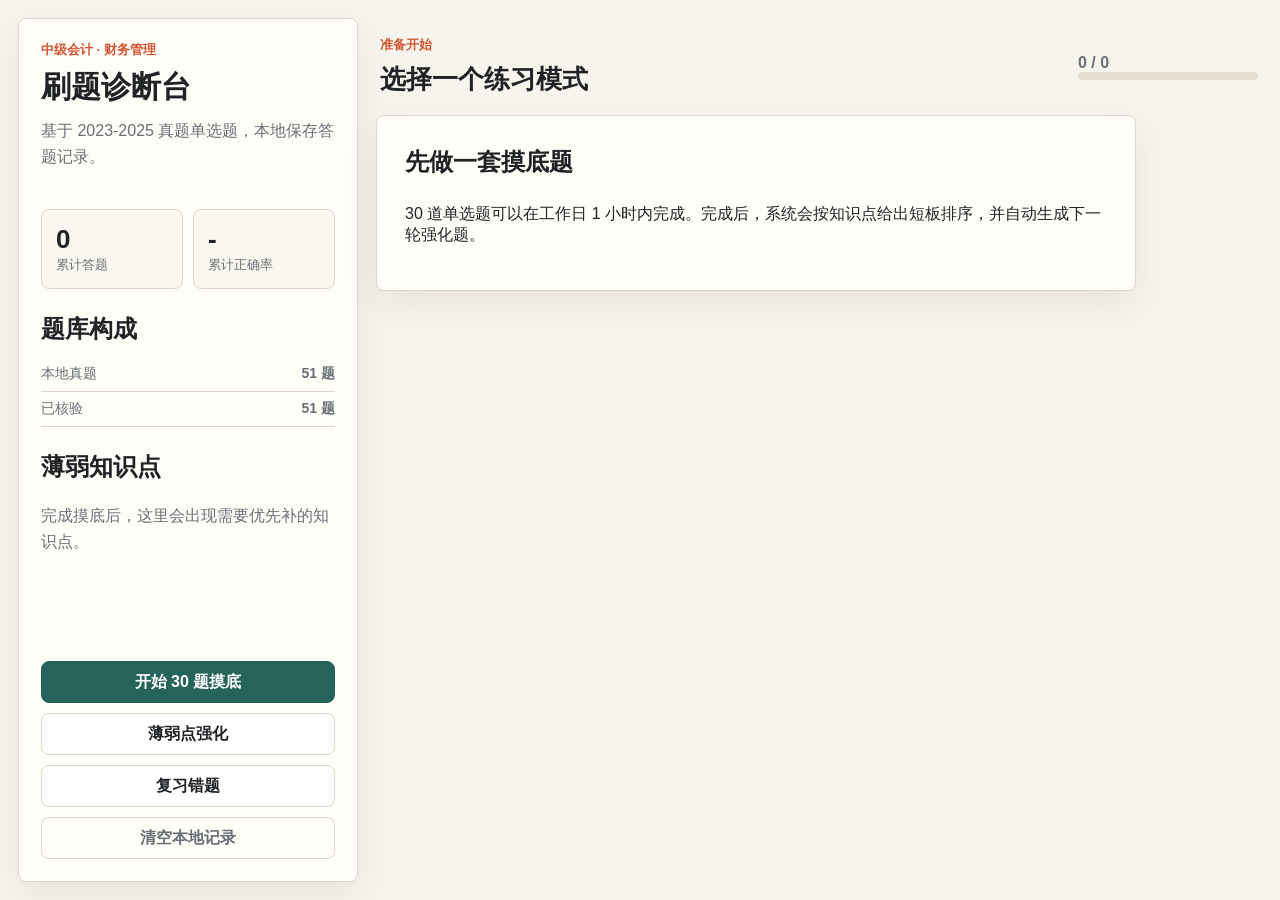
==== index.html @ 89221823 "V1" ====
<!doctype html>
<html lang="zh-CN">
  <head>
    <meta charset="utf-8" />
    <meta name="viewport" content="width=device-width, initial-scale=1" />
    <title>中级财管刷题诊断</title>
    <link rel="stylesheet" href="./styles.css" />
  </head>
  <body>
    <main class="shell">
      <aside class="panel sidebar">
        <div>
          <p class="eyebrow">中级会计 · 财务管理</p>
          <h1>刷题诊断台</h1>
          <p class="subtle">基于 2023-2025 真题单选题，本地保存答题记录。</p>
        </div>

        <section class="stats">
          <div>
            <span id="totalDone">0</span>
            <small>累计答题</small>
          </div>
          <div>
            <span id="accuracy">-</span>
            <small>累计正确率</small>
          </div>
        </section>

        <section>
          <h2>题库构成</h2>
          <div id="bankStats" class="bank-stats"></div>
        </section>

        <section>
          <h2>薄弱知识点</h2>
          <div id="weakList" class="weak-list"></div>
        </section>

        <section class="actions">
          <button id="startDiagnostic" class="primary">开始 30 题摸底</button>
          <button id="startPractice">薄弱点强化</button>
          <button id="reviewWrong">复习错题</button>
          <button id="resetData" class="ghost">清空本地记录</button>
        </section>
      </aside>

      <section class="workspace">
        <div class="topbar">
          <div>
            <p id="modeLabel" class="eyebrow">准备开始</p>
            <h2 id="sessionTitle">选择一个练习模式</h2>
          </div>
          <div class="progress">
            <span id="progressText">0 / 0</span>
            <div><i id="progressBar"></i></div>
          </div>
        </div>

        <article id="questionView" class="panel question hidden">
          <div class="meta">
            <span id="topicBadge"></span>
            <span id="sourceBadge"></span>
          </div>
          <h3 id="questionStem"></h3>
          <div id="options" class="options"></div>
          <div id="feedback" class="feedback hidden"></div>
          <div class="footer-actions">
            <button id="submitAnswer" class="primary">提交答案</button>
            <button id="nextQuestion" class="hidden">下一题</button>
          </div>
        </article>

        <article id="emptyView" class="panel empty">
          <h3>先做一套摸底题</h3>
          <p>30 道单选题可以在工作日 1 小时内完成。完成后，系统会按知识点给出短板排序，并自动生成下一轮强化题。</p>
        </article>

        <article id="resultView" class="panel result hidden">
          <h3 id="resultTitle"></h3>
          <div id="resultSummary" class="result-grid"></div>
          <div>
            <h4>下一步建议</h4>
            <ul id="adviceList"></ul>
          </div>
        </article>
      </section>
    </main>

    <script src="./app.js"></script>
  </body>
</html>
---- styles.css ----
:root {
  color-scheme: light;
  --bg: #f7f4ee;
  --panel: #fffdf8;
  --text: #202326;
  --muted: #687076;
  --line: #ddd7cb;
  --brand: #25635b;
  --brand-2: #d45532;
  --ok: #1f7a45;
  --bad: #b42318;
  --soft: #e8f1ed;
  font-family: -apple-system, BlinkMacSystemFont, "Segoe UI", sans-serif;
}

* {
  box-sizing: border-box;
}

body {
  margin: 0;
  min-height: 100vh;
  background: var(--bg);
  color: var(--text);
}

button {
  min-height: 42px;
  border: 1px solid var(--line);
  border-radius: 8px;
  background: #fff;
  color: var(--text);
  cursor: pointer;
  font: inherit;
  font-weight: 650;
}

button:hover {
  border-color: var(--brand);
}

.primary {
  border-color: var(--brand);
  background: var(--brand);
  color: white;
}

.ghost {
  background: transparent;
  color: var(--muted);
}

.shell {
  display: grid;
  grid-template-columns: 340px minmax(0, 1fr);
  gap: 18px;
  min-height: 100vh;
  padding: 18px;
}

.panel {
  border: 1px solid var(--line);
  border-radius: 8px;
  background: var(--panel);
  box-shadow: 0 14px 36px rgba(39, 34, 25, 0.08);
}

.sidebar {
  display: flex;
  flex-direction: column;
  gap: 24px;
  padding: 22px;
}

.eyebrow {
  margin: 0 0 8px;
  color: var(--brand-2);
  font-size: 13px;
  font-weight: 800;
}

h1,
h2,
h3,
h4,
p {
  margin-top: 0;
}

h1 {
  margin-bottom: 10px;
  font-size: 30px;
}

.subtle {
  color: var(--muted);
  line-height: 1.6;
}

.stats {
  display: grid;
  grid-template-columns: 1fr 1fr;
  gap: 10px;
}

.stats div {
  border: 1px solid var(--line);
  border-radius: 8px;
  padding: 14px;
  background: #faf7f0;
}

.stats span {
  display: block;
  font-size: 26px;
  font-weight: 800;
}

.stats small {
  color: var(--muted);
}

.weak-list {
  display: grid;
  gap: 10px;
}

.bank-stats {
  display: grid;
  gap: 8px;
  color: var(--muted);
  font-size: 14px;
}

.bank-stats div {
  display: flex;
  justify-content: space-between;
  border-bottom: 1px solid var(--line);
  padding-bottom: 8px;
}

.weak-item {
  display: grid;
  gap: 6px;
}

.weak-item header {
  display: flex;
  justify-content: space-between;
  gap: 10px;
  font-size: 14px;
}

.meter {
  height: 8px;
  overflow: hidden;
  border-radius: 999px;
  background: #ece6da;
}

.meter i {
  display: block;
  height: 100%;
  background: var(--brand-2);
}

.actions {
  display: grid;
  gap: 10px;
  margin-top: auto;
}

.workspace {
  display: flex;
  flex-direction: column;
  gap: 18px;
  min-width: 0;
}

.topbar {
  display: flex;
  align-items: center;
  justify-content: space-between;
  gap: 16px;
  padding: 18px 4px 0;
}

.topbar h2 {
  margin-bottom: 0;
  font-size: 26px;
}

.progress {
  min-width: 180px;
  color: var(--muted);
  font-weight: 700;
}

.progress div {
  height: 8px;
  overflow: hidden;
  border-radius: 999px;
  background: #e5ded1;
}

.progress i {
  display: block;
  width: 0;
  height: 100%;
  background: var(--brand);
}

.question,
.empty,
.result {
  padding: 28px;
}

.empty {
  max-width: 760px;
}

.empty h3,
.question h3 {
  font-size: 24px;
  line-height: 1.5;
}

.meta {
  display: flex;
  flex-wrap: wrap;
  gap: 8px;
  margin-bottom: 16px;
}

.meta span {
  border-radius: 999px;
  background: var(--soft);
  padding: 6px 10px;
  color: var(--brand);
  font-size: 13px;
  font-weight: 800;
}

.options {
  display: grid;
  gap: 12px;
  margin: 22px 0;
}

.option {
  display: grid;
  grid-template-columns: 34px 1fr;
  gap: 12px;
  align-items: start;
  width: 100%;
  min-height: 54px;
  padding: 14px;
  text-align: left;
}

.option b {
  display: grid;
  width: 30px;
  height: 30px;
  place-items: center;
  border-radius: 50%;
  background: #eee8dc;
}

.option.selected {
  border-color: var(--brand);
  background: var(--soft);
}

.option.correct {
  border-color: var(--ok);
  background: #ecf8f0;
}

.option.wrong {
  border-color: var(--bad);
  background: #fff0ed;
}

.feedback {
  border-left: 4px solid var(--brand);
  padding: 14px 16px;
  background: #f5f1e8;
  line-height: 1.7;
}

.footer-actions {
  display: flex;
  justify-content: flex-end;
  gap: 10px;
}

.result-grid {
  display: grid;
  grid-template-columns: repeat(3, minmax(0, 1fr));
  gap: 12px;
  margin: 18px 0 24px;
}

.result-card {
  border: 1px solid var(--line);
  border-radius: 8px;
  padding: 16px;
  background: #faf7f0;
}

.result-card strong {
  display: block;
  margin-bottom: 6px;
  font-size: 24px;
}

.result-card span {
  color: var(--muted);
}

#adviceList {
  line-height: 1.8;
}

.hidden {
  display: none;
}

@media (max-width: 840px) {
  .shell {
    grid-template-columns: 1fr;
    padding: 12px;
  }

  .topbar {
    align-items: flex-start;
    flex-direction: column;
  }

  .progress {
    width: 100%;
  }

  .result-grid {
    grid-template-columns: 1fr;
  }
}
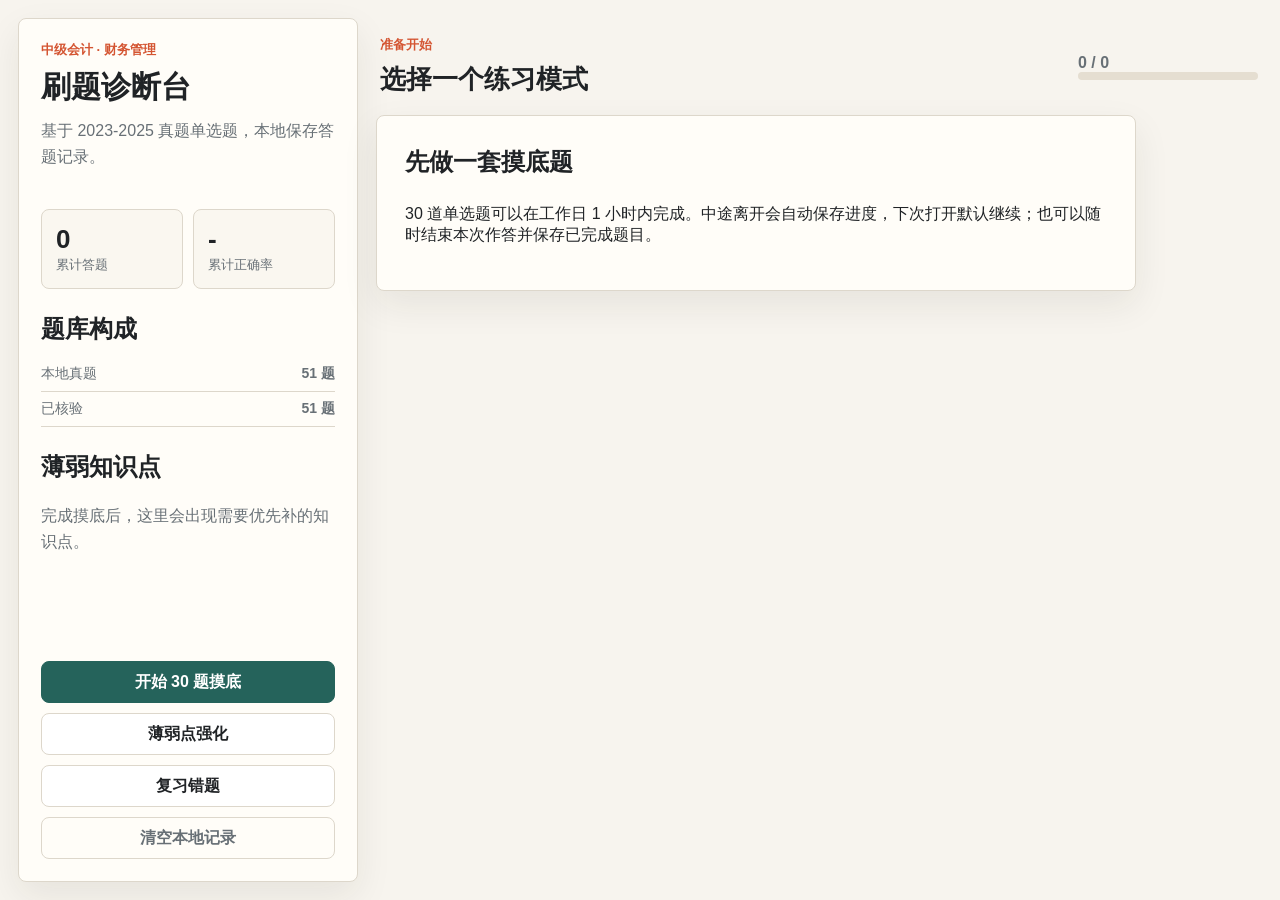
==== commit 91d7e499: "Add files via upload" ====
--- a/index.html
+++ b/index.html
@@ -65,6 +65,7 @@
           <div id="options" class="options"></div>
           <div id="feedback" class="feedback hidden"></div>
           <div class="footer-actions">
+            <button id="endSession" class="ghost">结束本次作答</button>
             <button id="submitAnswer" class="primary">提交答案</button>
             <button id="nextQuestion" class="hidden">下一题</button>
           </div>
@@ -72,7 +73,7 @@
 
         <article id="emptyView" class="panel empty">
           <h3>先做一套摸底题</h3>
-          <p>30 道单选题可以在工作日 1 小时内完成。完成后，系统会按知识点给出短板排序，并自动生成下一轮强化题。</p>
+          <p>30 道单选题可以在工作日 1 小时内完成。中途离开会自动保存进度，下次打开默认继续；也可以随时结束本次作答并保存已完成题目。</p>
         </article>
 
         <article id="resultView" class="panel result hidden">
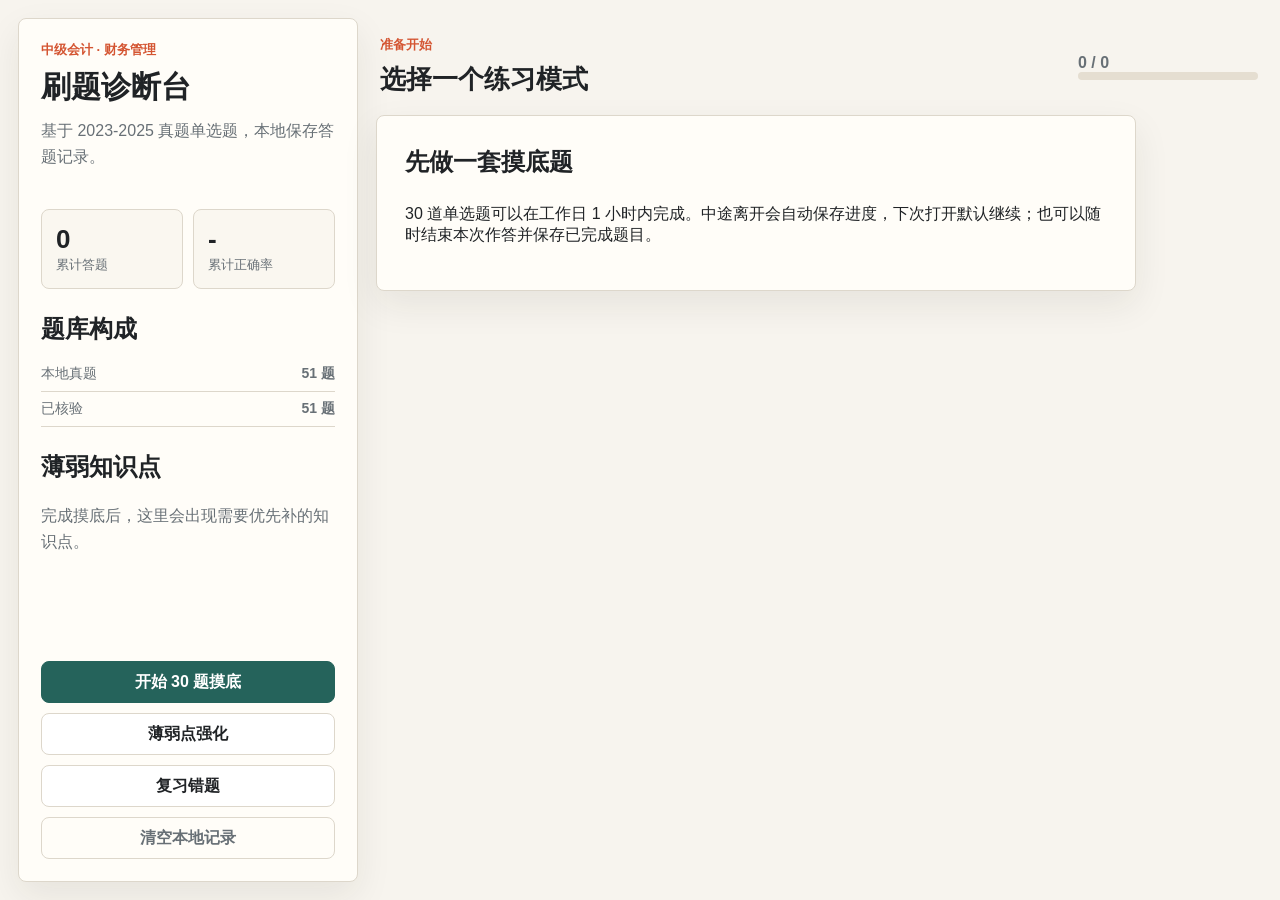
==== commit e1b7a6aa: "Add files via upload" ====
--- a/index.html
+++ b/index.html
@@ -64,6 +64,18 @@
           <h3 id="questionStem"></h3>
           <div id="options" class="options"></div>
           <div id="feedback" class="feedback hidden"></div>
+          <section id="aiPanel" class="ai-panel hidden">
+            <div class="ai-panel-head">
+              <div>
+                <p class="eyebrow">AI 解题</p>
+                <h4>快速掌握这道题</h4>
+              </div>
+              <button id="explainWithAi" type="button">生成 AI 解题</button>
+            </div>
+            <div id="aiContent" class="ai-content">
+              <p class="subtle">答题后可生成知识点、解题思路、易错提醒和同类例题。</p>
+            </div>
+          </section>
           <div class="footer-actions">
             <button id="endSession" class="ghost">结束本次作答</button>
             <button id="submitAnswer" class="primary">提交答案</button>
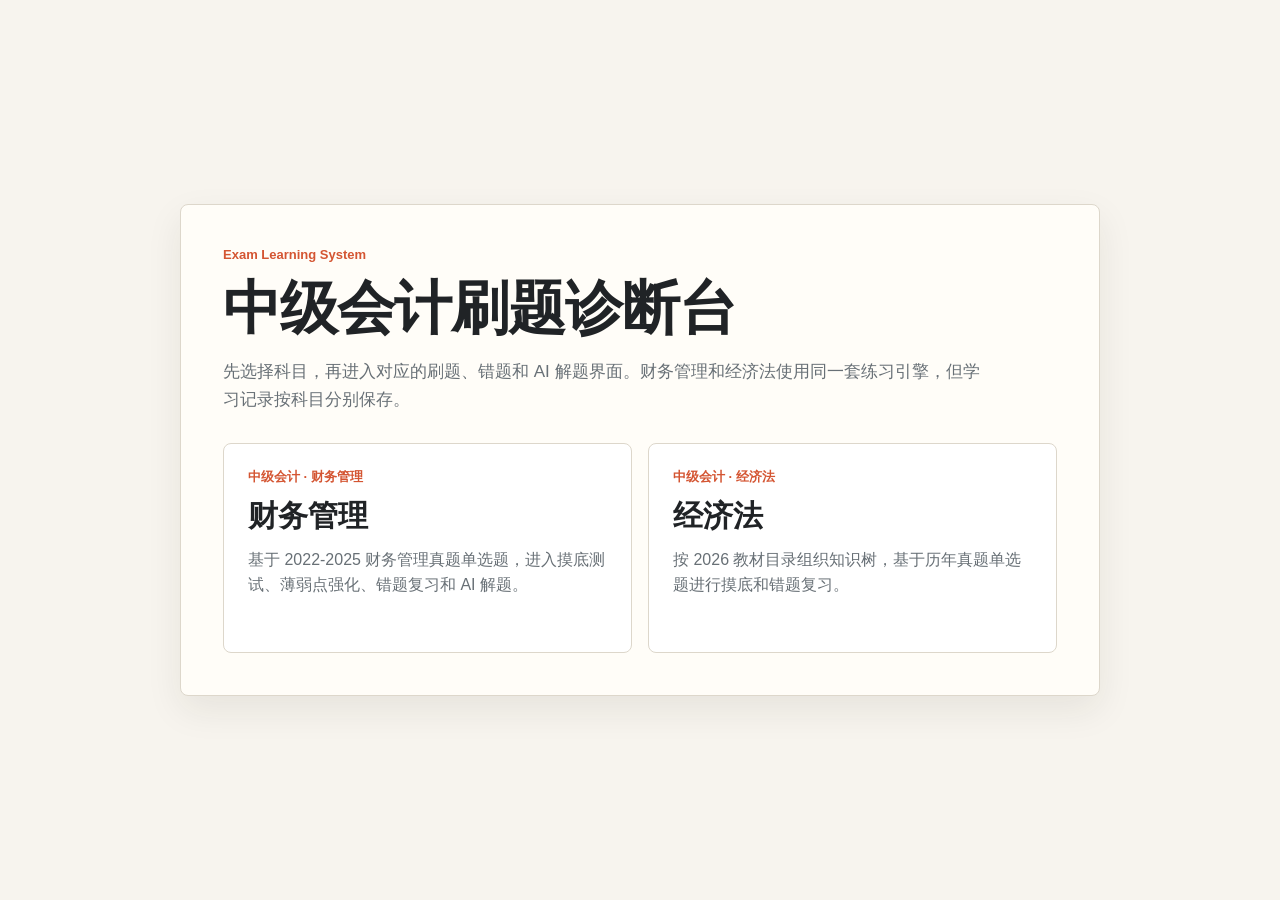
==== commit 1270595e: "Add files via upload" ====
--- a/index.html
+++ b/index.html
@@ -3,17 +3,45 @@
   <head>
     <meta charset="utf-8" />
     <meta name="viewport" content="width=device-width, initial-scale=1" />
-    <title>中级财管刷题诊断</title>
+    <title>中级会计刷题诊断</title>
     <link rel="stylesheet" href="./styles.css" />
   </head>
   <body>
-    <main class="shell">
+    <main id="subjectLanding" class="landing">
+      <section class="landing-card panel">
+        <p class="eyebrow">Exam Learning System</p>
+        <h1>中级会计刷题诊断台</h1>
+        <p class="subtle">先选择科目，再进入对应的刷题、错题和 AI 解题界面。财务管理和经济法使用同一套练习引擎，但学习记录按科目分别保存。</p>
+        <div id="landingSubjectCards" class="landing-subject-cards">
+          <button class="landing-subject-card" data-subject="financial_management" type="button">
+            <span class="card-eyebrow">中级会计 · 财务管理</span>
+            <strong>财务管理</strong>
+            <span class="card-desc">基于 2022-2025 财务管理真题单选题，进入摸底测试、薄弱点强化、错题复习和 AI 解题。</span>
+          </button>
+          <button class="landing-subject-card" data-subject="economic_law" type="button">
+            <span class="card-eyebrow">中级会计 · 经济法</span>
+            <strong>经济法</strong>
+            <span class="card-desc">进入经济法刷题诊断，按 2026 教材目录组织知识点，支持标准解析和 AI 解题。</span>
+          </button>
+        </div>
+      </section>
+    </main>
+
+    <main id="appShell" class="shell hidden">
       <aside class="panel sidebar">
         <div>
-          <p class="eyebrow">中级会计 · 财务管理</p>
-          <h1>刷题诊断台</h1>
-          <p class="subtle">基于 2023-2025 真题单选题，本地保存答题记录。</p>
+          <button id="backToSubjects" class="ghost back-button">← 返回科目选择</button>
+          <p id="subjectEyebrow" class="eyebrow">中级会计</p>
+          <h1 id="appTitle">刷题诊断台</h1>
+          <p id="subjectIntro" class="subtle">选择科目后开始摸底、强化和错题复习，本地保存答题记录。</p>
         </div>
+
+
+        <section id="migrationNotice" class="migration-notice hidden">
+          <strong>检测到旧版财务管理记录</strong>
+          <p>可以将旧版答题和错题记录迁移到当前财务管理科目下。</p>
+          <button id="migrateLegacyData" type="button">迁移旧版记录</button>
+        </section>
 
         <section class="stats">
           <div>
@@ -40,7 +68,8 @@
           <button id="startDiagnostic" class="primary">开始 30 题摸底</button>
           <button id="startPractice">薄弱点强化</button>
           <button id="reviewWrong">复习错题</button>
-          <button id="resetData" class="ghost">清空本地记录</button>
+          <button id="exportData" class="ghost">导出学习记录</button>
+          <button id="resetData" class="ghost">清空本科记录</button>
         </section>
       </aside>
 
@@ -58,6 +87,7 @@
 
         <article id="questionView" class="panel question hidden">
           <div class="meta">
+            <span id="subjectBadge"></span>
             <span id="topicBadge"></span>
             <span id="sourceBadge"></span>
           </div>
@@ -84,8 +114,8 @@
         </article>
 
         <article id="emptyView" class="panel empty">
-          <h3>先做一套摸底题</h3>
-          <p>30 道单选题可以在工作日 1 小时内完成。中途离开会自动保存进度，下次打开默认继续；也可以随时结束本次作答并保存已完成题目。</p>
+          <h3>选择一个练习模式</h3>
+          <p>30 道摸底题可以在工作日 1 小时内完成。中途离开会自动保存进度，下次进入本科目默认继续；也可以随时结束本次作答并保存已完成题目。</p>
         </article>
 
         <article id="resultView" class="panel result hidden">
@@ -99,6 +129,7 @@
       </section>
     </main>
 
+    <script src="./questions-data.js"></script>
     <script src="./app.js"></script>
   </body>
 </html>
--- a/styles.css
+++ b/styles.css
@@ -97,6 +97,7 @@
   line-height: 1.6;
 }
 
+
 .stats {
   display: grid;
   grid-template-columns: 1fr 1fr;
@@ -290,6 +291,53 @@
   line-height: 1.7;
 }
 
+.ai-panel {
+  margin-top: 16px;
+  border: 1px solid var(--line);
+  border-radius: 8px;
+  background: #fbfaf5;
+}
+
+.ai-panel-head {
+  display: flex;
+  align-items: center;
+  justify-content: space-between;
+  gap: 16px;
+  border-bottom: 1px solid var(--line);
+  padding: 16px;
+}
+
+.ai-panel-head h4 {
+  margin-bottom: 0;
+}
+
+.ai-content {
+  display: grid;
+  gap: 14px;
+  padding: 16px;
+  line-height: 1.7;
+}
+
+.ai-block {
+  display: grid;
+  gap: 6px;
+}
+
+.ai-block strong {
+  color: var(--brand);
+}
+
+.ai-example {
+  border-left: 4px solid var(--brand-2);
+  padding: 12px 14px;
+  background: #fff6ef;
+}
+
+.ai-example ol {
+  margin: 8px 0 0;
+  padding-left: 22px;
+}
+
 .footer-actions {
   display: flex;
   justify-content: flex-end;
@@ -346,4 +394,116 @@
   .result-grid {
     grid-template-columns: 1fr;
   }
-}
+
+  .ai-panel-head,
+  .footer-actions {
+    align-items: stretch;
+    flex-direction: column;
+  }
+}
+
+.landing {
+  display: grid;
+  place-items: center;
+  min-height: 100vh;
+  padding: 24px;
+}
+
+.landing-card {
+  width: min(920px, 100%);
+  padding: 42px;
+}
+
+.landing-card h1 {
+  font-size: clamp(34px, 6vw, 58px);
+  letter-spacing: -1px;
+}
+
+.landing-card > .subtle {
+  max-width: 760px;
+  font-size: 17px;
+}
+
+.landing-subject-cards {
+  display: grid;
+  grid-template-columns: repeat(2, minmax(0, 1fr));
+  gap: 16px;
+  margin-top: 30px;
+}
+
+.landing-subject-card {
+  display: grid;
+  gap: 10px;
+  min-height: 210px;
+  padding: 24px;
+  text-align: left;
+  align-content: start;
+}
+
+.landing-subject-card strong {
+  font-size: 30px;
+}
+
+.landing-subject-card:hover {
+  transform: translateY(-2px);
+  box-shadow: 0 14px 34px rgba(39, 34, 25, 0.11);
+}
+
+.card-eyebrow {
+  color: var(--brand-2);
+  font-size: 13px;
+  font-weight: 800;
+}
+
+.card-desc {
+  color: var(--muted);
+  line-height: 1.6;
+  font-weight: 500;
+}
+
+.card-meta {
+  margin-top: auto;
+  color: var(--brand);
+  font-size: 14px;
+  font-weight: 800;
+}
+
+.back-button {
+  width: fit-content;
+  min-height: 34px;
+  margin-bottom: 16px;
+  padding: 4px 0;
+  border: 0;
+}
+
+@media (max-width: 760px) {
+  .landing-subject-cards {
+    grid-template-columns: 1fr;
+  }
+
+  .landing-card {
+    padding: 28px;
+  }
+}
+
+.migration-notice {
+  display: grid;
+  gap: 8px;
+  border: 1px solid #f0c36a;
+  border-radius: 8px;
+  padding: 14px;
+  background: #fff7df;
+  color: #5f4212;
+}
+
+.migration-notice p {
+  margin: 0;
+  color: #7b5a1a;
+  line-height: 1.5;
+}
+
+.migration-notice button {
+  border-color: #d69c2f;
+  background: #fffaf0;
+  color: #73500f;
+}
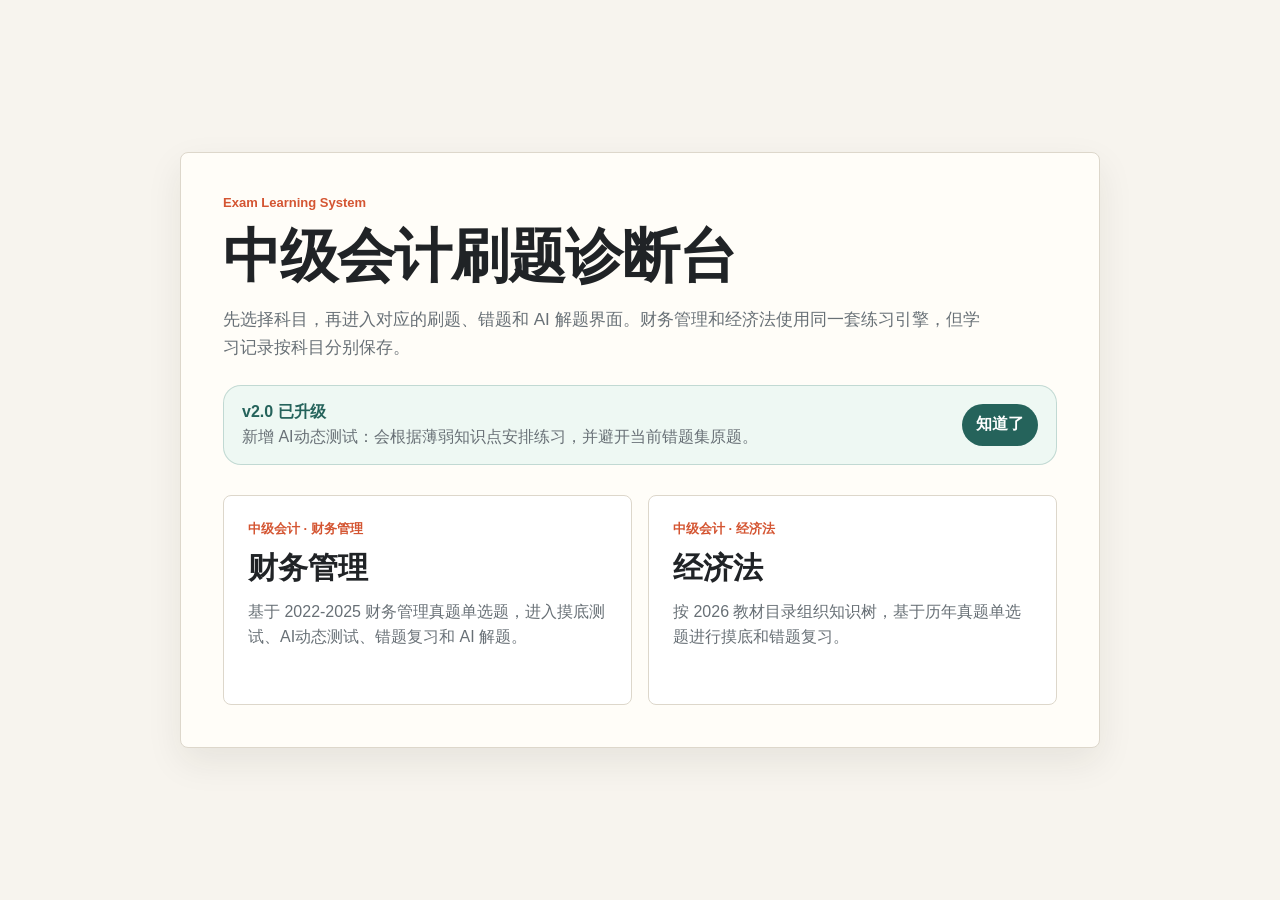
==== commit 404d9c79: "Add files via upload" ====
--- a/index.html
+++ b/index.html
@@ -12,11 +12,18 @@
         <p class="eyebrow">Exam Learning System</p>
         <h1>中级会计刷题诊断台</h1>
         <p class="subtle">先选择科目，再进入对应的刷题、错题和 AI 解题界面。财务管理和经济法使用同一套练习引擎，但学习记录按科目分别保存。</p>
+        <section id="upgradeNotice" class="upgrade-notice" aria-label="版本升级公告">
+          <div>
+            <strong>v2.0 已升级</strong>
+            <p>新增 AI动态测试：会根据薄弱知识点安排练习，并避开当前错题集原题。</p>
+          </div>
+          <button id="dismissUpgradeNotice" type="button" aria-label="关闭版本升级公告">知道了</button>
+        </section>
         <div id="landingSubjectCards" class="landing-subject-cards">
           <button class="landing-subject-card" data-subject="financial_management" type="button">
             <span class="card-eyebrow">中级会计 · 财务管理</span>
             <strong>财务管理</strong>
-            <span class="card-desc">基于 2022-2025 财务管理真题单选题，进入摸底测试、薄弱点强化、错题复习和 AI 解题。</span>
+            <span class="card-desc">基于 2022-2025 财务管理真题单选题，进入摸底测试、AI动态测试、错题复习和 AI 解题。</span>
           </button>
           <button class="landing-subject-card" data-subject="economic_law" type="button">
             <span class="card-eyebrow">中级会计 · 经济法</span>
@@ -65,8 +72,8 @@
         </section>
 
         <section class="actions">
-          <button id="startDiagnostic" class="primary">开始 30 题摸底</button>
-          <button id="startPractice">薄弱点强化</button>
+          <button id="startDiagnostic" class="primary">开始新一轮测试</button>
+          <button id="startPractice">AI动态测试</button>
           <button id="reviewWrong">复习错题</button>
           <button id="exportData" class="ghost">导出学习记录</button>
           <button id="resetData" class="ghost">清空本科记录</button>
@@ -129,6 +136,9 @@
       </section>
     </main>
 
+    <script src="./knowledge-base-data.js"></script>
+    <script src="./quality-rules-data.js"></script>
+    <script src="./generated-questions-data.js"></script>
     <script src="./questions-data.js"></script>
     <script src="./app.js"></script>
   </body>
--- a/styles.css
+++ b/styles.css
@@ -373,7 +373,7 @@
 }
 
 .hidden {
-  display: none;
+  display: none !important;
 }
 
 @media (max-width: 840px) {
@@ -507,3 +507,83 @@
   background: #fffaf0;
   color: #73500f;
 }
+
+.dev-quality-panel {
+  position: fixed;
+  right: 18px;
+  bottom: 18px;
+  z-index: 30;
+  width: min(420px, calc(100vw - 36px));
+  padding: 18px;
+  border: 1px solid var(--line);
+  border-radius: 18px;
+  background: rgba(255, 252, 246, 0.96);
+  box-shadow: 0 18px 44px rgba(38, 35, 31, 0.18);
+  font-size: 14px;
+}
+
+.dev-quality-panel h3 {
+  margin: 0 0 10px;
+}
+
+.dev-quality-panel ul {
+  margin: 10px 0;
+  padding-left: 18px;
+}
+
+.weak-more {
+  display: grid;
+  gap: 10px;
+}
+
+.weak-more summary {
+  cursor: pointer;
+  color: var(--brand);
+  font-weight: 800;
+  list-style-position: inside;
+}
+
+.weak-more[open] summary {
+  margin-bottom: 2px;
+}
+
+.upgrade-notice {
+  display: flex;
+  align-items: center;
+  justify-content: space-between;
+  gap: 18px;
+  margin: 24px 0 4px;
+  padding: 16px 18px;
+  border: 1px solid rgba(38, 111, 96, 0.22);
+  border-radius: 18px;
+  background: rgba(232, 246, 241, 0.72);
+}
+
+.upgrade-notice strong {
+  display: block;
+  margin-bottom: 4px;
+  color: var(--brand);
+}
+
+.upgrade-notice p {
+  margin: 0;
+  color: var(--muted);
+}
+
+.upgrade-notice button {
+  flex: 0 0 auto;
+  border: 0;
+  border-radius: 999px;
+  padding: 10px 14px;
+  background: var(--brand);
+  color: #fff;
+  font-weight: 800;
+  cursor: pointer;
+}
+
+@media (max-width: 720px) {
+  .upgrade-notice {
+    align-items: flex-start;
+    flex-direction: column;
+  }
+}
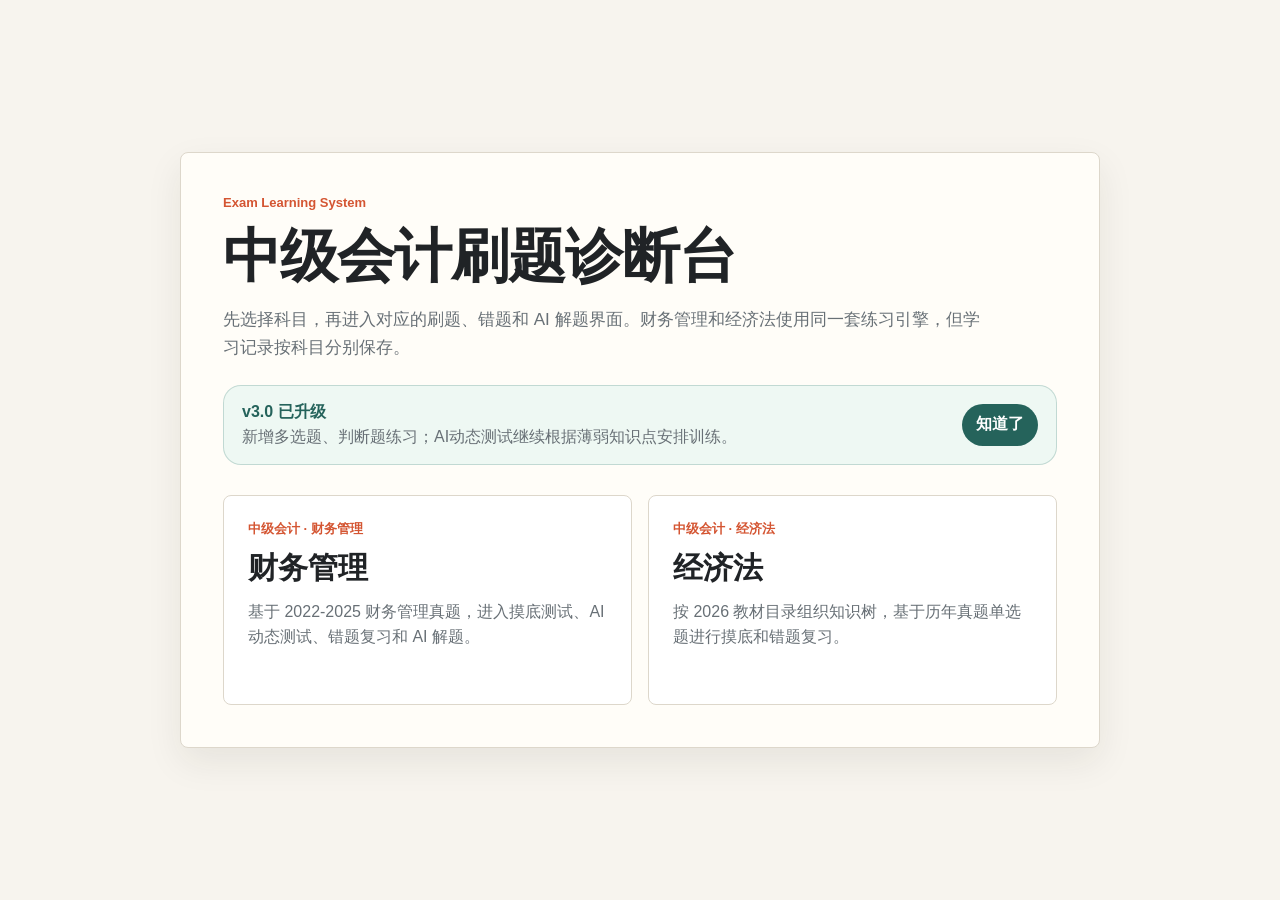
==== commit c4ceb9da: "Add files via upload" ====
--- a/index.html
+++ b/index.html
@@ -14,8 +14,8 @@
         <p class="subtle">先选择科目，再进入对应的刷题、错题和 AI 解题界面。财务管理和经济法使用同一套练习引擎，但学习记录按科目分别保存。</p>
         <section id="upgradeNotice" class="upgrade-notice" aria-label="版本升级公告">
           <div>
-            <strong>v2.0 已升级</strong>
-            <p>新增 AI动态测试：会根据薄弱知识点安排练习，并避开当前错题集原题。</p>
+            <strong>v3.0 已升级</strong>
+            <p>新增多选题、判断题练习；AI动态测试继续根据薄弱知识点安排训练。</p>
           </div>
           <button id="dismissUpgradeNotice" type="button" aria-label="关闭版本升级公告">知道了</button>
         </section>
@@ -23,7 +23,7 @@
           <button class="landing-subject-card" data-subject="financial_management" type="button">
             <span class="card-eyebrow">中级会计 · 财务管理</span>
             <strong>财务管理</strong>
-            <span class="card-desc">基于 2022-2025 财务管理真题单选题，进入摸底测试、AI动态测试、错题复习和 AI 解题。</span>
+            <span class="card-desc">基于 2022-2025 财务管理真题，进入摸底测试、AI动态测试、错题复习和 AI 解题。</span>
           </button>
           <button class="landing-subject-card" data-subject="economic_law" type="button">
             <span class="card-eyebrow">中级会计 · 经济法</span>
@@ -95,6 +95,7 @@
         <article id="questionView" class="panel question hidden">
           <div class="meta">
             <span id="subjectBadge"></span>
+            <span id="typeBadge"></span>
             <span id="topicBadge"></span>
             <span id="sourceBadge"></span>
           </div>
--- a/styles.css
+++ b/styles.css
@@ -230,6 +230,7 @@
 .meta {
   display: flex;
   flex-wrap: wrap;
+  align-items: center;
   gap: 8px;
   margin-bottom: 16px;
 }
@@ -243,6 +244,22 @@
   font-weight: 800;
 }
 
+#typeBadge {
+  border-radius: 12px;
+  padding: 8px 14px;
+  color: #fff;
+  background: var(--brand);
+  box-shadow: inset 0 -2px rgba(0, 0, 0, 0.12);
+}
+
+#typeBadge[data-type="multiple"] {
+  background: var(--brand-2);
+}
+
+#typeBadge[data-type="judge"] {
+  background: #4a63b8;
+}
+
 .options {
   display: grid;
   gap: 12px;
@@ -251,7 +268,7 @@
 
 .option {
   display: grid;
-  grid-template-columns: 34px 1fr;
+  grid-template-columns: 34px 1fr auto;
   gap: 12px;
   align-items: start;
   width: 100%;
@@ -284,6 +301,32 @@
   background: #fff0ed;
 }
 
+.option[data-result-label]::after {
+  content: attr(data-result-label);
+  align-self: center;
+  border-radius: 999px;
+  padding: 5px 10px;
+  color: var(--brand);
+  background: #dff2ec;
+  font-size: 12px;
+  font-weight: 900;
+  white-space: nowrap;
+}
+
+.option.wrong-picked[data-result-label]::after {
+  color: var(--bad);
+  background: #ffd9d4;
+}
+
+.option.missed-correct {
+  border-style: dashed;
+}
+
+.option.missed-correct[data-result-label]::after {
+  color: var(--ok);
+  background: #e1f4e7;
+}
+
 .feedback {
   border-left: 4px solid var(--brand);
   padding: 14px 16px;
@@ -291,6 +334,13 @@
   line-height: 1.7;
 }
 
+.answer-detail {
+  display: inline-block;
+  margin: 8px 0 2px;
+  color: var(--brand);
+  font-weight: 800;
+}
+
 .ai-panel {
   margin-top: 16px;
   border: 1px solid var(--line);
@@ -366,6 +416,25 @@
 
 .result-card span {
   color: var(--muted);
+}
+
+.result-type-chips {
+  display: flex;
+  flex-wrap: wrap;
+  gap: 8px;
+  margin-top: 12px;
+  padding-top: 12px;
+  border-top: 1px solid var(--line);
+}
+
+.result-type-chips span {
+  border: 1px solid rgba(38, 111, 96, 0.24);
+  border-radius: 999px;
+  padding: 5px 9px;
+  color: var(--brand);
+  background: var(--soft);
+  font-size: 12px;
+  font-weight: 900;
 }
 
 #adviceList {
@@ -587,3 +656,14 @@
     flex-direction: column;
   }
 }
+
+.multiple-options .option.selected {
+  box-shadow: inset 0 0 0 2px var(--brand);
+}
+
+.multiple-options .option.selected b::after {
+  content: "✓";
+  display: inline-block;
+  margin-left: 4px;
+  font-size: 12px;
+}
